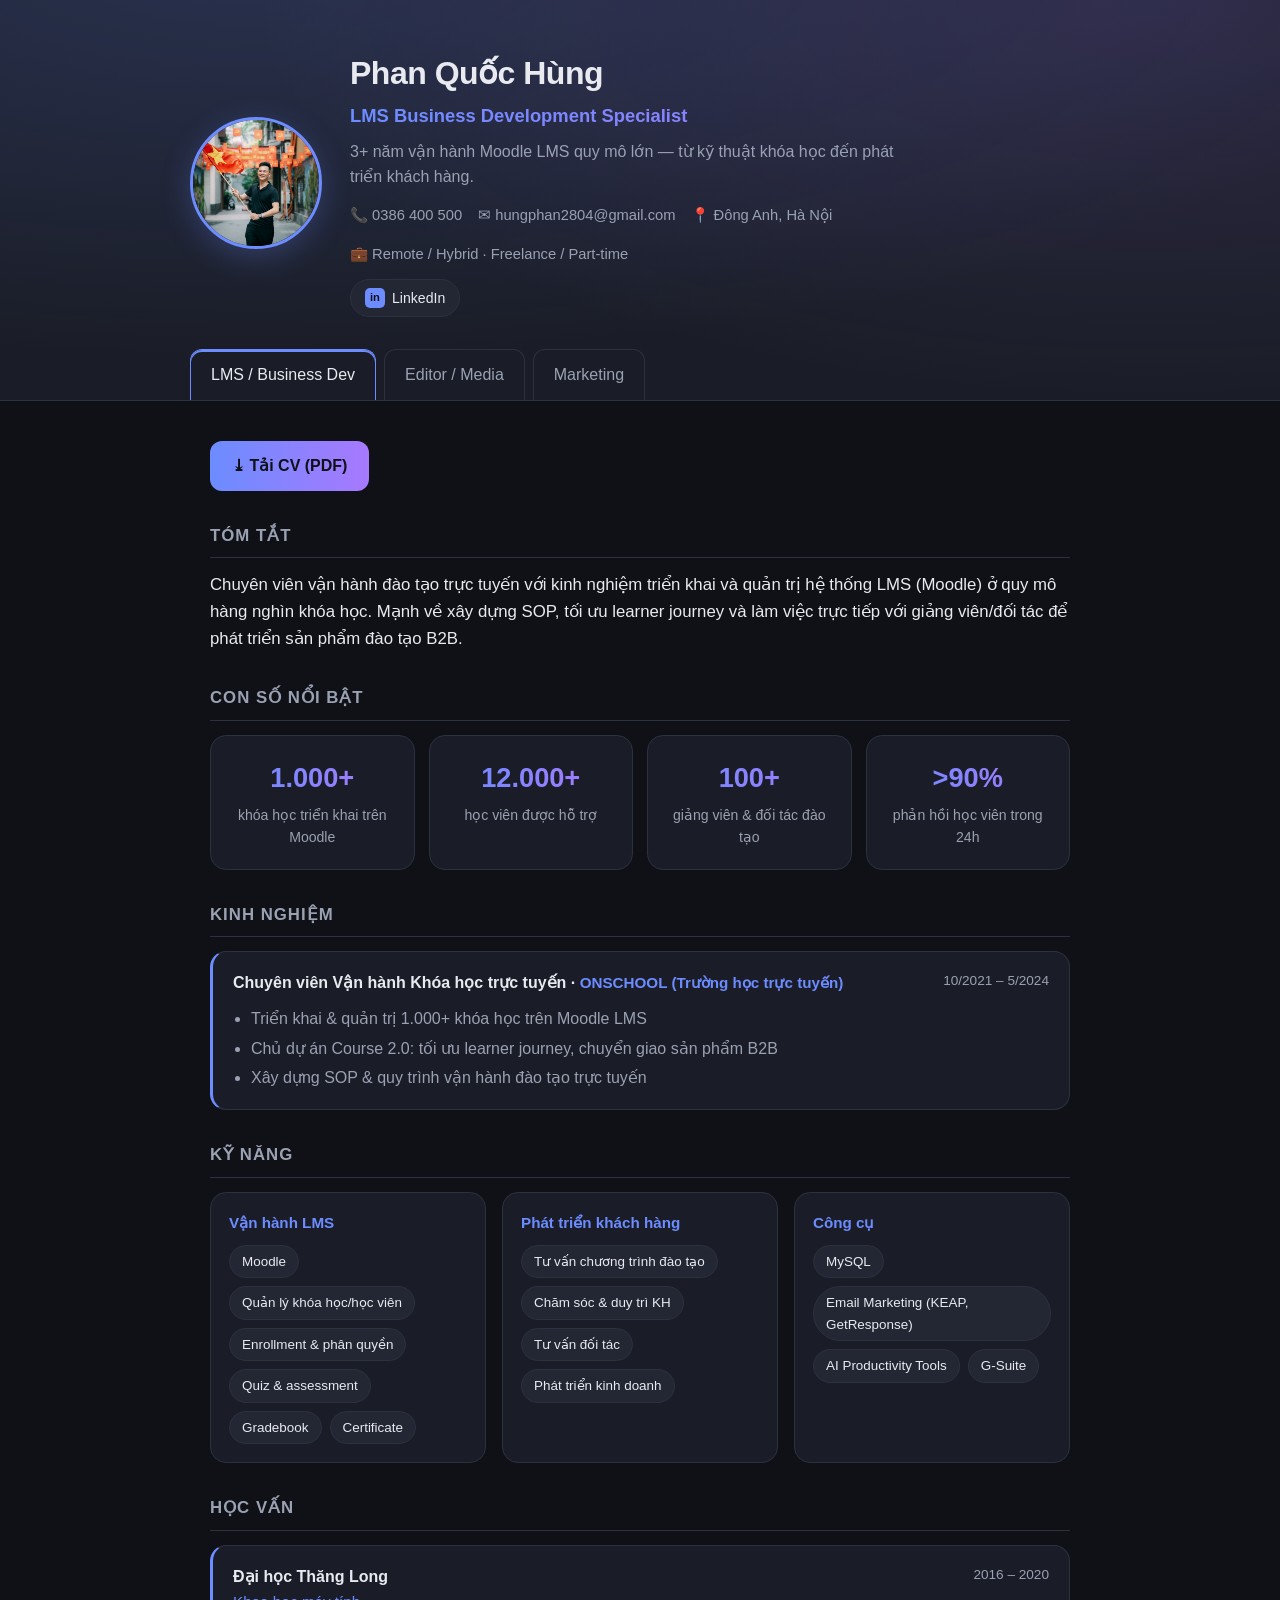
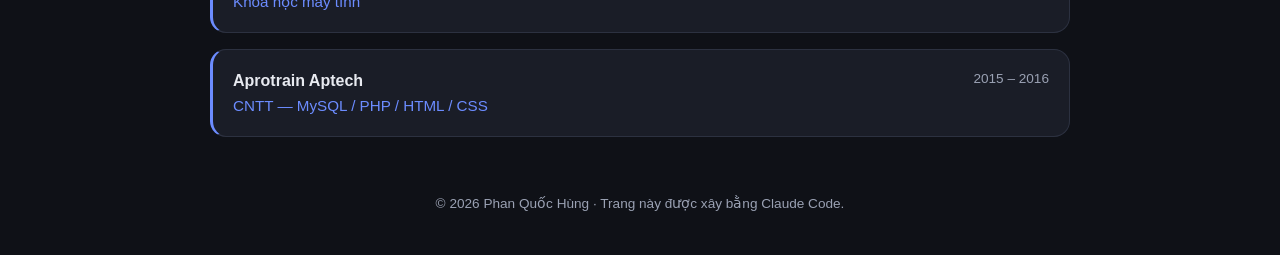
==== index.html @ efc49dee "Portfolio website v1 — multi-persona (LMS / Editor / Marketing) Co-Authored-By: Claude Opus 4.8 (1M " ====
<!DOCTYPE html>
<html lang="vi">
<head>
  <meta charset="UTF-8" />
  <meta name="viewport" content="width=device-width, initial-scale=1.0" />
  <title>Phan Quốc Hùng — Portfolio</title>
  <meta name="description" content="Portfolio của Phan Quốc Hùng — LMS / Business Development, Editor / Media, Marketing." />
  <link rel="stylesheet" href="styles.css" />
</head>
<body>
  <!-- ===== HEADER: thông tin chung + chọn persona ===== -->
  <header class="hero">
    <div class="hero-inner">
      <img id="photo" class="avatar" alt="Phan Quốc Hùng" />
      <div class="hero-text">
        <h1 id="name"></h1>
        <p id="title" class="title"></p>
        <p id="tagline" class="tagline"></p>
        <div id="contact" class="contact"></div>
        <div id="links" class="links"></div>
      </div>
    </div>

    <!-- Nút chuyển persona -->
    <nav id="tabs" class="tabs" aria-label="Chọn định hướng"></nav>
  </header>

  <!-- ===== NỘI DUNG THEO PERSONA (JS tự đổ vào) ===== -->
  <main>
    <section class="block">
      <a id="cv-btn" class="cv-btn" href="#" target="_blank" rel="noopener">⤓ Tải CV (PDF)</a>
    </section>

    <section class="block">
      <h2>Tóm tắt</h2>
      <p id="summary" class="summary"></p>
    </section>

    <section class="block">
      <h2>Con số nổi bật</h2>
      <div id="highlights" class="highlights"></div>
    </section>

    <section class="block">
      <h2>Kinh nghiệm</h2>
      <div id="experience" class="timeline"></div>
    </section>

    <section class="block">
      <h2>Kỹ năng</h2>
      <div id="skills" class="skills"></div>
    </section>

    <section class="block">
      <h2>Học vấn</h2>
      <div id="education" class="timeline"></div>
    </section>
  </main>

  <footer class="foot">
    <p>© <span id="year"></span> Phan Quốc Hùng · Trang này được xây bằng Claude Code.</p>
  </footer>

  <!-- Nội dung trước, logic sau -->
  <script src="data.js"></script>
  <script src="app.js"></script>
</body>
</html>
---- styles.css ----
/* ============================================================
   styles.css — GIAO DIỆN
   Đổi màu/khoảng cách ở phần :root bên dưới là toàn trang đổi theo.
   ============================================================ */

:root {
  --bg:        #0f1117;   /* nền tối */
  --surface:   #1a1d27;   /* khối nội dung */
  --surface-2: #232734;
  --text:      #e8eaf0;
  --muted:     #9aa1b3;
  --accent:    #6c8cff;   /* màu nhấn — đổi 1 dòng này là đổi cả theme */
  --accent-2:  #a779ff;
  --border:    #2c3140;
  --radius:    16px;
  --maxw:      900px;
}

* { box-sizing: border-box; margin: 0; padding: 0; }

body {
  font-family: -apple-system, "Segoe UI", Roboto, "Helvetica Neue", Arial, sans-serif;
  background: var(--bg);
  color: var(--text);
  line-height: 1.6;
  padding-bottom: 40px;
}

/* ---------- HERO ---------- */
.hero {
  background:
    radial-gradient(1200px 400px at 20% -10%, rgba(108,140,255,0.18), transparent),
    radial-gradient(900px 400px at 90% 0%, rgba(167,121,255,0.14), transparent),
    var(--surface);
  border-bottom: 1px solid var(--border);
  padding: 48px 20px 0;
}
.hero-inner {
  max-width: var(--maxw);
  margin: 0 auto;
  display: flex;
  gap: 28px;
  align-items: center;
  flex-wrap: wrap;
}
.avatar {
  width: 132px;
  height: 132px;
  border-radius: 50%;
  object-fit: cover;
  border: 3px solid var(--accent);
  box-shadow: 0 8px 30px rgba(108,140,255,0.25);
}
.hero-text { flex: 1; min-width: 260px; }
h1 { font-size: 2rem; letter-spacing: -0.5px; }
.title {
  font-size: 1.15rem;
  font-weight: 600;
  background: linear-gradient(90deg, var(--accent), var(--accent-2));
  -webkit-background-clip: text;
  background-clip: text;
  color: transparent;
  margin-top: 2px;
}
.tagline { color: var(--muted); margin-top: 8px; max-width: 560px; }

.contact { margin-top: 14px; color: var(--muted); font-size: 0.92rem; display: flex; gap: 16px; flex-wrap: wrap; }
.links { margin-top: 12px; display: flex; gap: 10px; flex-wrap: wrap; }
.links a {
  display: inline-flex; align-items: center; gap: 7px;
  padding: 7px 14px; border-radius: 999px;
  background: var(--surface-2); color: var(--text);
  text-decoration: none; font-size: 0.88rem; border: 1px solid var(--border);
  transition: border-color .15s, transform .15s;
}
.links a:hover { border-color: var(--accent); transform: translateY(-1px); }
.links .ic {
  display: inline-grid; place-items: center;
  width: 20px; height: 20px; border-radius: 5px;
  background: var(--accent); color: #0f1117; font-size: 0.7rem; font-weight: 700;
}

/* ---------- TABS ---------- */
.tabs {
  max-width: var(--maxw);
  margin: 32px auto 0;
  display: flex;
  gap: 8px;
  flex-wrap: wrap;
}
.tabs button {
  font: inherit;
  padding: 12px 20px;
  border: 1px solid var(--border);
  border-bottom: none;
  border-radius: 12px 12px 0 0;
  background: transparent;
  color: var(--muted);
  cursor: pointer;
  transition: background .15s, color .15s;
}
.tabs button:hover { color: var(--text); }
.tabs button.active {
  background: var(--surface);
  color: var(--text);
  border-color: var(--accent);
  box-shadow: inset 0 2px 0 var(--accent);
}

/* ---------- MAIN ---------- */
main { max-width: var(--maxw); margin: 0 auto; padding: 8px 20px; }
.block { margin-top: 32px; }
.block h2 {
  font-size: 1.05rem; text-transform: uppercase; letter-spacing: 1px;
  color: var(--muted); margin-bottom: 14px;
  padding-bottom: 8px; border-bottom: 1px solid var(--border);
}
.summary { font-size: 1.05rem; }

.cv-btn {
  display: inline-block; text-decoration: none;
  padding: 12px 22px; border-radius: 12px;
  background: linear-gradient(90deg, var(--accent), var(--accent-2));
  color: #0f1117; font-weight: 700;
  transition: transform .15s, box-shadow .15s;
}
.cv-btn:hover { transform: translateY(-2px); box-shadow: 0 10px 24px rgba(108,140,255,0.35); }

/* ---------- HIGHLIGHTS ---------- */
.highlights {
  display: grid;
  grid-template-columns: repeat(auto-fit, minmax(150px, 1fr));
  gap: 14px;
}
.hl-card {
  background: var(--surface);
  border: 1px solid var(--border);
  border-radius: var(--radius);
  padding: 20px;
  text-align: center;
}
.hl-num {
  font-size: 1.7rem; font-weight: 800;
  background: linear-gradient(90deg, var(--accent), var(--accent-2));
  -webkit-background-clip: text; background-clip: text; color: transparent;
}
.hl-label { color: var(--muted); font-size: 0.88rem; margin-top: 4px; }

/* ---------- TIMELINE ---------- */
.timeline { display: flex; flex-direction: column; gap: 16px; }
.tl-item {
  background: var(--surface);
  border: 1px solid var(--border);
  border-left: 3px solid var(--accent);
  border-radius: var(--radius);
  padding: 18px 20px;
}
.tl-top { display: flex; justify-content: space-between; gap: 12px; flex-wrap: wrap; }
.tl-role { font-weight: 700; }
.tl-org { color: var(--accent); font-size: 0.95rem; }
.tl-time { color: var(--muted); font-size: 0.85rem; white-space: nowrap; }
.tl-points { margin: 10px 0 0; padding-left: 18px; color: var(--muted); }
.tl-points li { margin-top: 4px; }

/* ---------- SKILLS ---------- */
.skills { display: grid; grid-template-columns: repeat(auto-fit, minmax(240px, 1fr)); gap: 16px; }
.sk-group {
  background: var(--surface);
  border: 1px solid var(--border);
  border-radius: var(--radius);
  padding: 18px;
}
.sk-group h3 { font-size: 0.95rem; color: var(--accent); margin-bottom: 10px; }
.sk-tags { display: flex; flex-wrap: wrap; gap: 8px; }
.sk-tag {
  background: var(--surface-2);
  border: 1px solid var(--border);
  border-radius: 999px;
  padding: 5px 12px;
  font-size: 0.84rem;
}

/* ---------- FOOTER ---------- */
.foot { max-width: var(--maxw); margin: 48px auto 0; padding: 0 20px; color: var(--muted); font-size: 0.85rem; text-align: center; }

/* Hiệu ứng đổi persona */
main { animation: fade .25s ease; }
@keyframes fade { from { opacity: 0; transform: translateY(6px); } to { opacity: 1; transform: none; } }

/* ---------- MOBILE ---------- */
@media (max-width: 600px) {
  .hero { padding-top: 32px; }
  .hero-inner { justify-content: center; text-align: center; }
  .contact, .links { justify-content: center; }
  h1 { font-size: 1.6rem; }
  .tabs button { padding: 10px 14px; font-size: 0.9rem; }
}
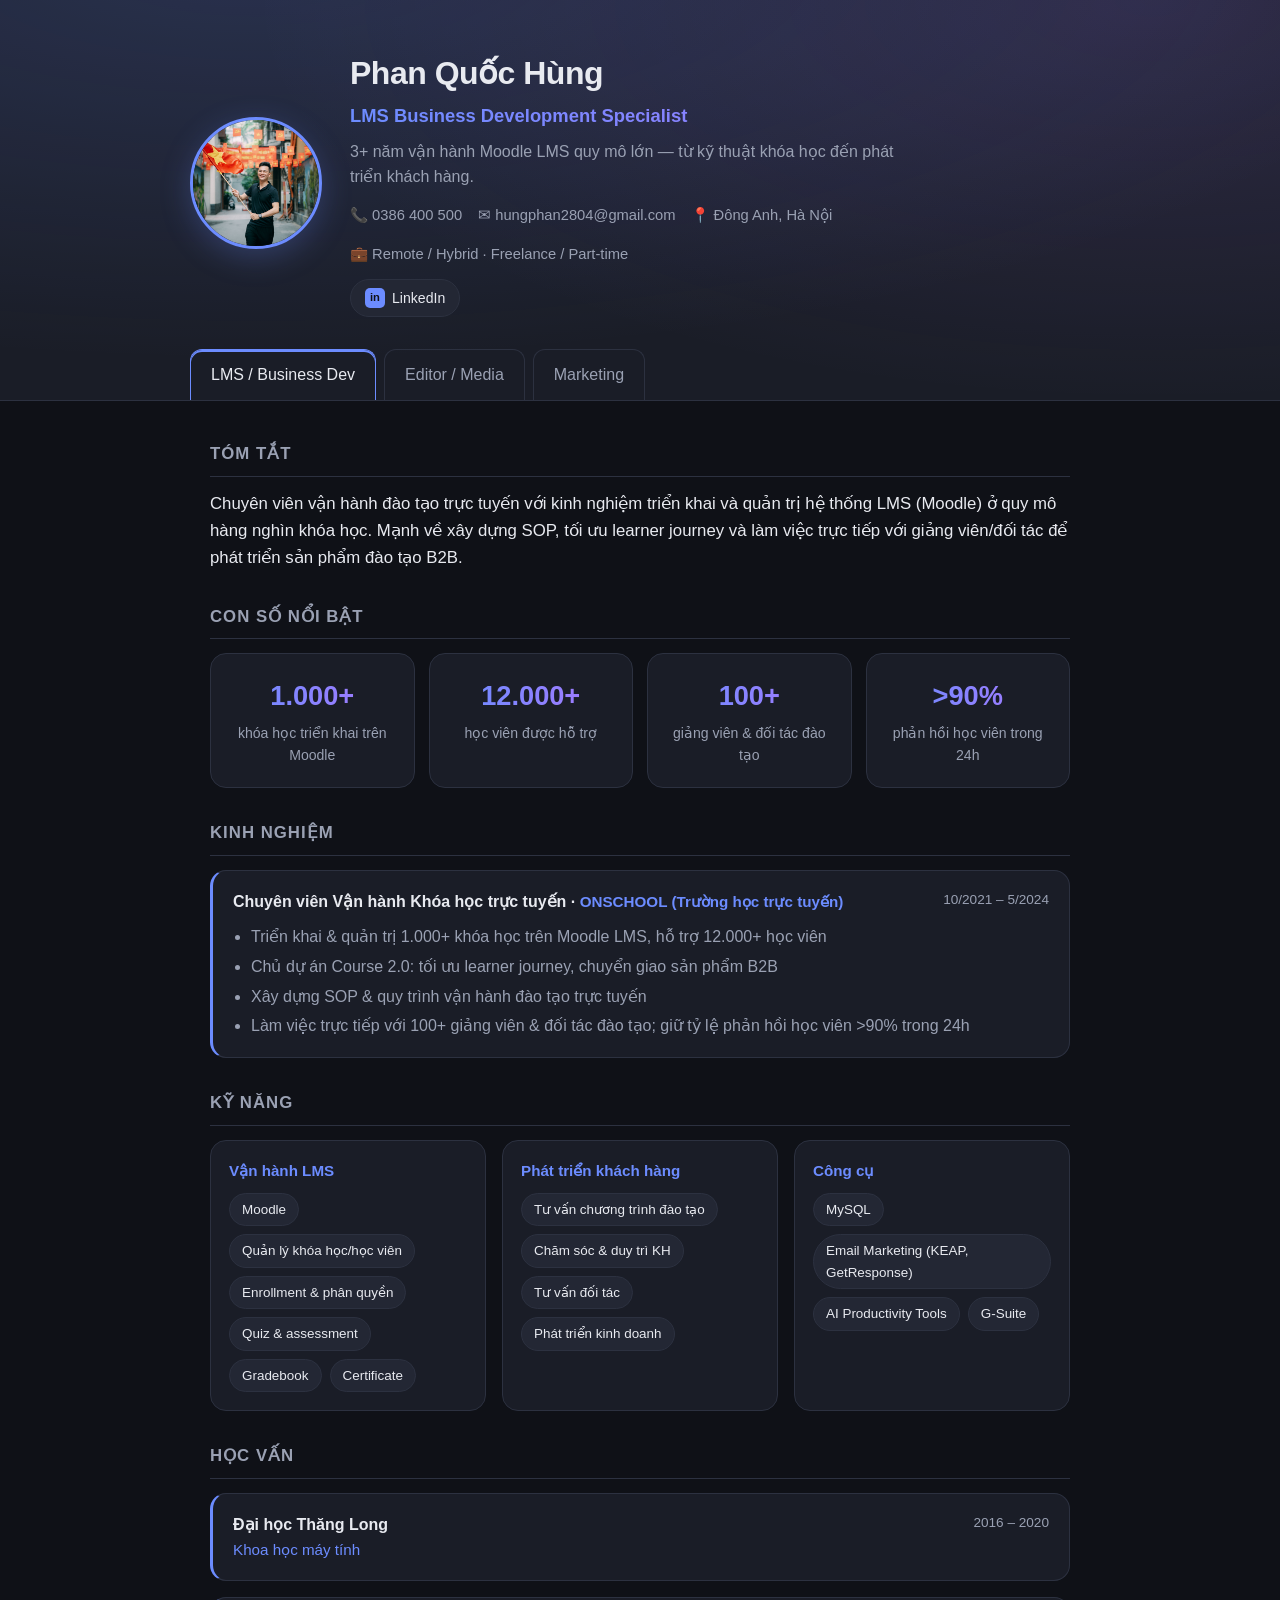
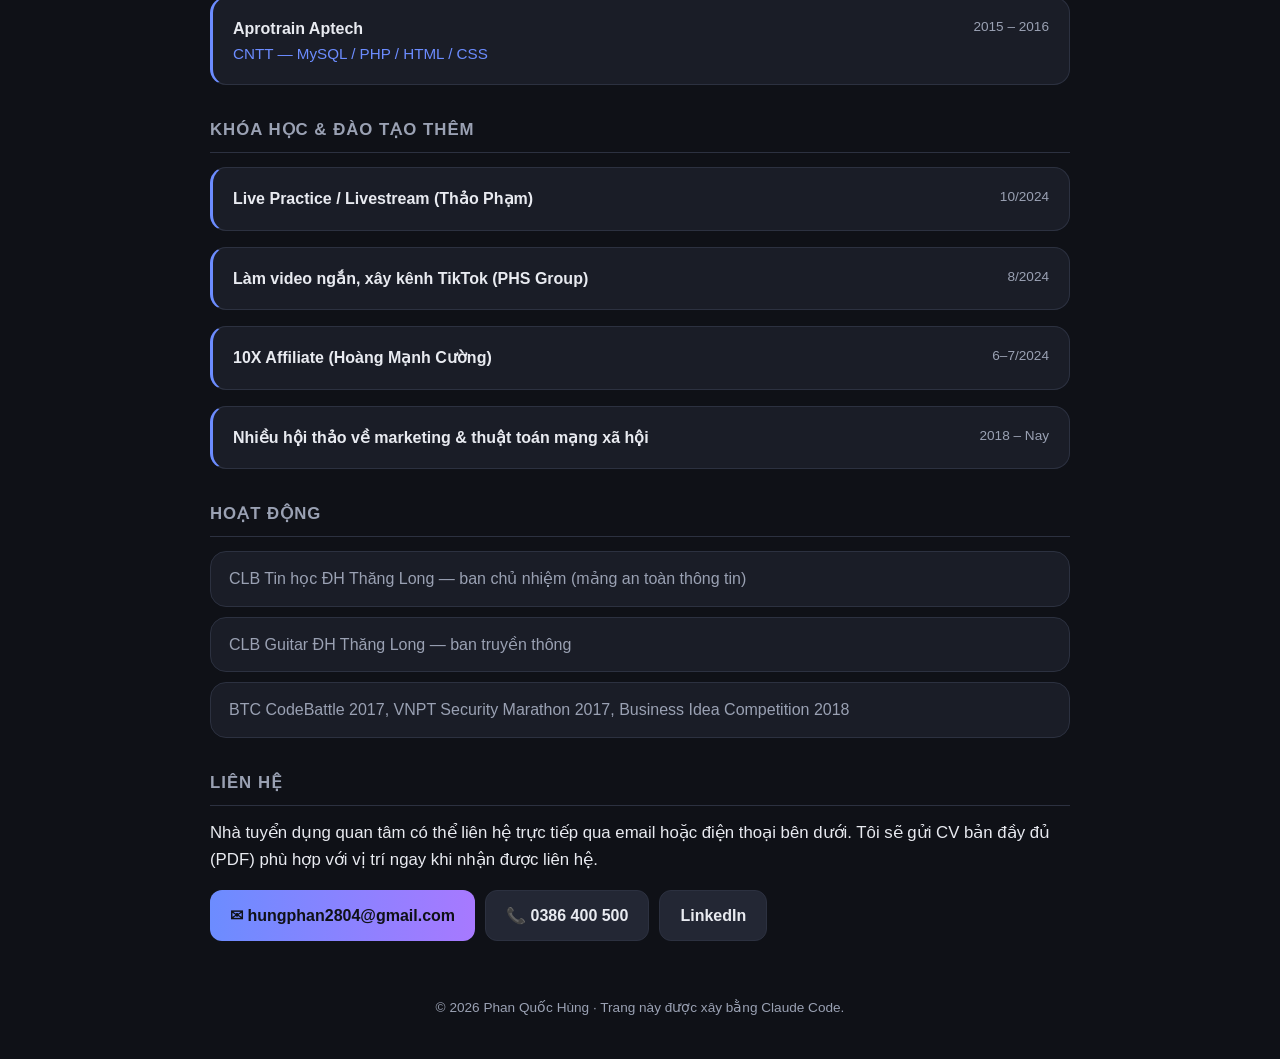
==== commit 9dcd016e: "Bỏ nút tải CV PDF, đưa toàn bộ nội dung lên trang, thêm mục Liên hệ - Xóa 2 file CV PDF khỏi assets " ====
--- a/index.html
+++ b/index.html
@@ -28,10 +28,6 @@
   <!-- ===== NỘI DUNG THEO PERSONA (JS tự đổ vào) ===== -->
   <main>
     <section class="block">
-      <a id="cv-btn" class="cv-btn" href="#" target="_blank" rel="noopener">⤓ Tải CV (PDF)</a>
-    </section>
-
-    <section class="block">
       <h2>Tóm tắt</h2>
       <p id="summary" class="summary"></p>
     </section>
@@ -55,6 +51,23 @@
       <h2>Học vấn</h2>
       <div id="education" class="timeline"></div>
     </section>
+
+    <section class="block">
+      <h2>Khóa học &amp; đào tạo thêm</h2>
+      <div id="courses" class="timeline"></div>
+    </section>
+
+    <section class="block">
+      <h2>Hoạt động</h2>
+      <ul id="activities" class="activities"></ul>
+    </section>
+
+    <!-- ===== LIÊN HỆ ===== -->
+    <section class="block" id="contact-section">
+      <h2>Liên hệ</h2>
+      <p id="contact-note" class="summary"></p>
+      <div id="contact-actions" class="contact-actions"></div>
+    </section>
   </main>
 
   <footer class="foot">
--- a/styles.css
+++ b/styles.css
@@ -180,6 +180,33 @@
   font-size: 0.84rem;
 }
 
+/* ---------- ACTIVITIES ---------- */
+.activities { list-style: none; display: flex; flex-direction: column; gap: 10px; }
+.activities li {
+  background: var(--surface);
+  border: 1px solid var(--border);
+  border-radius: var(--radius);
+  padding: 14px 18px;
+  color: var(--muted);
+}
+
+/* ---------- CONTACT ---------- */
+#contact-section .summary { margin-bottom: 16px; }
+.contact-actions { display: flex; flex-wrap: wrap; gap: 10px; }
+.contact-btn {
+  display: inline-flex; align-items: center;
+  padding: 12px 20px; border-radius: 12px;
+  text-decoration: none; font-weight: 600;
+  background: var(--surface-2); color: var(--text);
+  border: 1px solid var(--border);
+  transition: border-color .15s, transform .15s;
+}
+.contact-btn:hover { border-color: var(--accent); transform: translateY(-2px); }
+.contact-btn.primary {
+  background: linear-gradient(90deg, var(--accent), var(--accent-2));
+  color: #0f1117; border: none;
+}
+
 /* ---------- FOOTER ---------- */
 .foot { max-width: var(--maxw); margin: 48px auto 0; padding: 0 20px; color: var(--muted); font-size: 0.85rem; text-align: center; }
 
